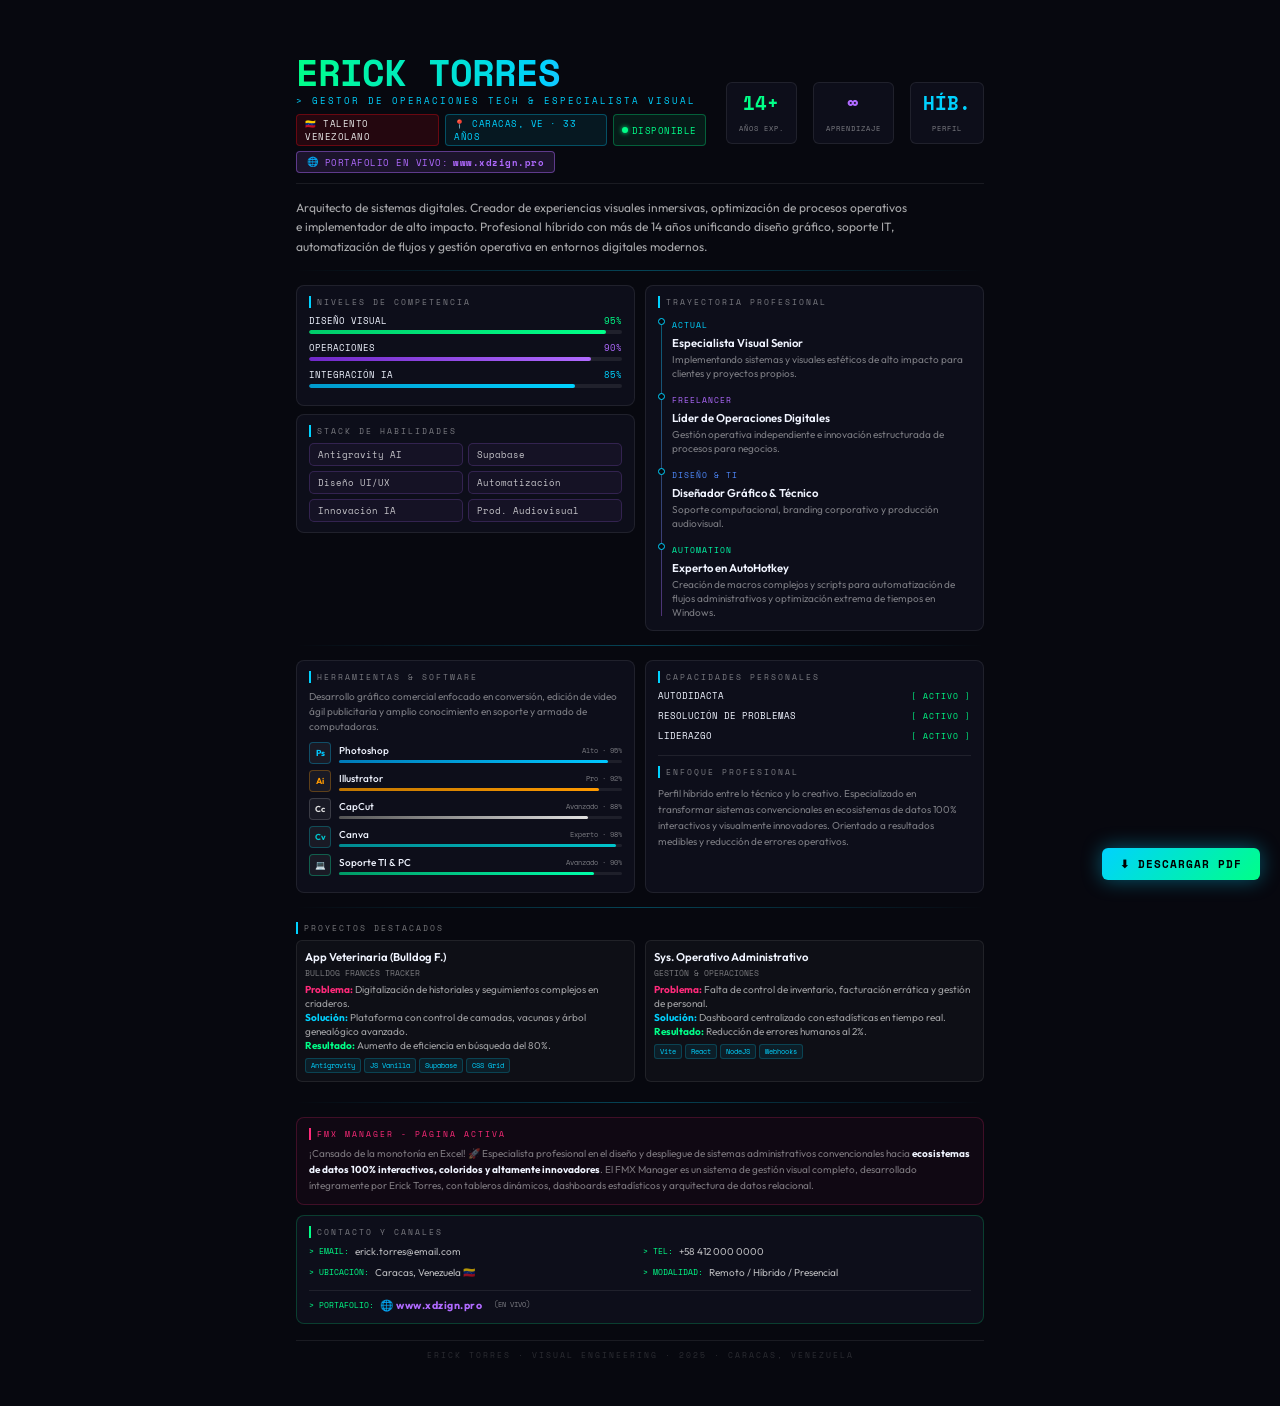
==== cv-pdf.html @ 9d4dff90 "Dashboard Pro - Update completo" ====
<!DOCTYPE html>
<html lang="es">
<head>
    <meta charset="UTF-8">
    <meta name="viewport" content="width=device-width, initial-scale=1.0">
    <title>Erick Torres — CV</title>
    <link rel="preconnect" href="https://fonts.googleapis.com">
    <link rel="preconnect" href="https://fonts.gstatic.com" crossorigin>
    <link href="https://fonts.googleapis.com/css2?family=Outfit:wght@300;400;600;700;900&family=Space+Mono:wght@400;700&display=swap" rel="stylesheet">
    <style>
        /* ===== RESET & BASE ===== */
        *, *::before, *::after { box-sizing: border-box; margin: 0; padding: 0; }

        :root {
            --neon: #00ff88;
            --neon-cyan: #00d2ff;
            --neon-purple: #b06aff;
            --neon-pink: #ff2a7a;
            --neon-blue: #4f8aff;
            --bg: #07080f;
            --bg-card: #0d0e1a;
            --border: rgba(255,255,255,0.08);
            --gray: rgba(255,255,255,0.45);
            --white: #f0f4ff;
        }

        html, body {
            background: var(--bg);
            color: var(--white);
            font-family: 'Outfit', sans-serif;
            font-size: 10pt;
            line-height: 1.5;
            width: 210mm;
            min-height: 297mm;
            margin: 0 auto;
        }

        /* ===== PAGE WRAPPER ===== */
        .page {
            width: 100%;
            padding: 14mm 14mm 12mm 14mm;
            display: flex;
            flex-direction: column;
            gap: 10px;
            position: relative;
        }

        /* ===== HEADER ===== */
        .header {
            display: grid;
            grid-template-columns: 1fr auto;
            gap: 20px;
            align-items: center;
            border-bottom: 1px solid var(--border);
            padding-bottom: 10px;
            margin-bottom: 4px;
        }

        .name-block h1 {
            font-family: 'Space Mono', monospace;
            font-size: 28pt;
            font-weight: 700;
            line-height: 1;
            letter-spacing: -1px;
            background: linear-gradient(90deg, var(--neon) 0%, var(--neon-cyan) 60%, var(--neon-purple) 100%);
            -webkit-background-clip: text;
            -webkit-text-fill-color: transparent;
            background-clip: text;
        }

        .name-block .role {
            font-family: 'Space Mono', monospace;
            font-size: 7pt;
            color: var(--neon-cyan);
            letter-spacing: 2px;
            margin-top: 4px;
        }

        .badge-row {
            display: flex;
            gap: 6px;
            margin-top: 6px;
        }

        .badge {
            display: inline-flex;
            align-items: center;
            gap: 4px;
            padding: 2px 8px;
            border-radius: 4px;
            font-family: 'Space Mono', monospace;
            font-size: 6.5pt;
            letter-spacing: 0.5px;
        }

        .badge-red { background: rgba(207,9,22,0.15); border: 1px solid rgba(207,9,22,0.4); color: #e8e8e8; }
        .badge-cyan { background: rgba(0,210,255,0.08); border: 1px solid rgba(0,210,255,0.3); color: var(--neon-cyan); }
        .badge-green { background: rgba(0,255,136,0.08); border: 1px solid rgba(0,255,136,0.3); color: var(--neon); }

        .status-dot { width: 6px; height: 6px; border-radius: 50%; background: var(--neon); box-shadow: 0 0 5px var(--neon); flex-shrink: 0; }

        .stats-row {
            display: flex;
            gap: 16px;
            justify-content: flex-end;
            align-items: center;
        }

        .stat-box {
            text-align: center;
            padding: 6px 12px;
            background: var(--bg-card);
            border: 1px solid var(--border);
            border-radius: 6px;
        }

        .stat-num {
            font-family: 'Space Mono', monospace;
            font-size: 14pt;
            font-weight: 700;
            display: block;
        }

        .stat-lbl {
            font-family: 'Space Mono', monospace;
            font-size: 5.5pt;
            color: var(--gray);
            letter-spacing: 1px;
        }

        .stat-green { color: var(--neon); }
        .stat-purple { color: var(--neon-purple); }
        .stat-cyan { color: var(--neon-cyan); }

        /* ===== DIVIDER ===== */
        .section-divider {
            height: 1px;
            background: linear-gradient(90deg, transparent, var(--neon-cyan), transparent);
            margin: 4px 0;
            opacity: 0.3;
        }

        /* ===== SECTION TITLE ===== */
        .sec-label {
            font-family: 'Space Mono', monospace;
            font-size: 6pt;
            letter-spacing: 2px;
            color: var(--gray);
            text-transform: uppercase;
            margin-bottom: 6px;
            padding-left: 2px;
            border-left: 2px solid var(--neon-cyan);
            padding-left: 6px;
        }

        /* ===== DESCRIPTION ===== */
        .description {
            font-size: 9pt;
            color: rgba(255,255,255,0.65);
            line-height: 1.6;
            max-width: 90%;
        }

        /* ===== GRID LAYOUT ===== */
        .two-col { display: grid; grid-template-columns: 1fr 1fr; gap: 10px; }
        .three-col { display: grid; grid-template-columns: 1fr 1fr 1fr; gap: 10px; }

        /* ===== CARD ===== */
        .card {
            background: var(--bg-card);
            border: 1px solid var(--border);
            border-radius: 8px;
            padding: 10px 12px;
        }

        /* ===== SKILL METERS ===== */
        .meter-group { margin-bottom: 7px; }
        .meter-header { display: flex; justify-content: space-between; font-family: 'Space Mono', monospace; font-size: 6.5pt; margin-bottom: 3px; }
        .meter-bg { height: 4px; background: rgba(255,255,255,0.08); border-radius: 2px; overflow: hidden; }
        .meter-fill { height: 100%; border-radius: 2px; }
        .fill-green { background: linear-gradient(90deg, #00cc6a, #00ff88); width: 95%; }
        .fill-purple { background: linear-gradient(90deg, #7028c8, #b06aff); width: 90%; }
        .fill-cyan { background: linear-gradient(90deg, #0099cc, #00d2ff); width: 85%; }

        /* ===== SKILL PILLS ===== */
        .skills-grid { display: grid; grid-template-columns: 1fr 1fr; gap: 5px; }
        .skill-pill {
            background: rgba(176,106,255,0.05);
            border: 1px solid rgba(176,106,255,0.2);
            border-radius: 5px;
            padding: 4px 8px;
            font-family: 'Space Mono', monospace;
            font-size: 6.5pt;
            color: rgba(255,255,255,0.75);
        }

        /* ===== TIMELINE ===== */
        .timeline { display: flex; flex-direction: column; gap: 8px; position: relative; padding-left: 14px; }
        .timeline::before { content: ''; position: absolute; left: 3px; top: 4px; bottom: 4px; width: 1px; background: linear-gradient(to bottom, var(--neon-cyan), var(--neon-purple)); opacity: 0.4; }

        .tl-node { position: relative; }
        .tl-dot { position: absolute; left: -14px; top: 4px; width: 7px; height: 7px; border-radius: 50%; border: 1px solid var(--neon-cyan); background: var(--bg); }
        .tl-tag { font-family: 'Space Mono', monospace; font-size: 6pt; letter-spacing: 1px; }
        .tag-cyan { color: var(--neon-cyan); }
        .tag-purple { color: var(--neon-purple); }
        .tag-blue { color: var(--neon-blue); }
        .tag-green { color: #00ffaa; }
        .tl-title { font-weight: 600; font-size: 8.5pt; color: var(--white); margin-top: 1px; }
        .tl-desc { font-size: 7.5pt; color: var(--gray); margin-top: 1px; line-height: 1.4; }

        /* ===== TECH STACK ===== */
        .tech-item { display: flex; align-items: center; gap: 8px; margin-bottom: 6px; }
        .tech-icon { width: 22px; height: 22px; border-radius: 4px; background: rgba(255,255,255,0.05); border: 1px solid var(--border); display: flex; align-items: center; justify-content: center; font-family: 'Outfit', sans-serif; font-size: 6.5pt; font-weight: 700; flex-shrink: 0; }
        .tech-name { font-size: 7.5pt; font-weight: 500; }
        .tech-level { font-family: 'Space Mono', monospace; font-size: 5.5pt; color: var(--gray); }
        .tech-bar-bg { height: 3px; background: rgba(255,255,255,0.07); border-radius: 2px; margin-top: 2px; }
        .tech-bar-fill { height: 100%; border-radius: 2px; }

        /* ===== CAPABILITIES ===== */
        .cap-item { display: flex; justify-content: space-between; align-items: center; margin-bottom: 6px; }
        .cap-label { font-family: 'Space Mono', monospace; font-size: 7pt; color: var(--white); }
        .cap-on { font-family: 'Space Mono', monospace; font-size: 6pt; color: var(--neon); letter-spacing: 1px; }

        /* ===== PROJECTS ===== */
        .proj-item { padding: 8px; background: rgba(255,255,255,0.03); border: 1px solid var(--border); border-radius: 6px; margin-bottom: 6px; }
        .proj-title { font-weight: 600; font-size: 8.5pt; color: var(--white); }
        .proj-sub { font-family: 'Space Mono', monospace; font-size: 6pt; color: var(--gray); margin-top: 1px; }
        .proj-desc { font-size: 7.5pt; color: rgba(255,255,255,0.6); margin-top: 4px; line-height: 1.4; }
        .tech-tags { display: flex; flex-wrap: wrap; gap: 3px; margin-top: 5px; }
        .tech-tag { font-family: 'Space Mono', monospace; font-size: 5.5pt; padding: 1px 5px; border-radius: 3px; background: rgba(0,210,255,0.08); border: 1px solid rgba(0,210,255,0.2); color: var(--neon-cyan); }

        /* ===== CONTACT ===== */
        .contact-grid { display: grid; grid-template-columns: 1fr 1fr; gap: 6px; }
        .contact-item { display: flex; align-items: center; gap: 6px; }
        .contact-label { font-family: 'Space Mono', monospace; font-size: 6pt; color: var(--neon); }
        .contact-val { font-size: 7.5pt; color: rgba(255,255,255,0.7); }

        /* ===== FOOTER ===== */
        .footer {
            text-align: center;
            font-family: 'Space Mono', monospace;
            font-size: 6pt;
            color: rgba(255,255,255,0.15);
            margin-top: 6px;
            padding-top: 8px;
            border-top: 1px solid var(--border);
            letter-spacing: 2px;
        }

        /* ===== PRINT RULES ===== */
        @media print {
            html, body {
                background: #07080f !important;
                color: var(--white) !important;
                -webkit-print-color-adjust: exact !important;
                print-color-adjust: exact !important;
                width: 210mm;
            }
            .page { padding: 10mm 12mm; }
        }

        /* ===== PRINT BUTTON ===== */
        .print-bar {
            position: fixed;
            bottom: 20px;
            right: 20px;
            display: flex;
            gap: 10px;
            z-index: 999;
        }

        .print-btn {
            background: linear-gradient(135deg, var(--neon-cyan), var(--neon));
            color: #000;
            font-family: 'Space Mono', monospace;
            font-size: 8pt;
            font-weight: 700;
            letter-spacing: 1px;
            padding: 8px 18px;
            border-radius: 6px;
            border: none;
            cursor: pointer;
            box-shadow: 0 0 20px rgba(0,210,255,0.4);
        }

        @media print { .print-bar { display: none !important; } }
    </style>
</head>
<body>

<div class="print-bar">
    <button class="print-btn" onclick="window.print()">⬇ DESCARGAR PDF</button>
</div>

<div class="page">

    <!-- ══════════════ HEADER ══════════════ -->
    <header class="header">
        <div class="name-block">
            <h1>ERICK TORRES</h1>
            <p class="role">> GESTOR DE OPERACIONES TECH &amp; ESPECIALISTA VISUAL</p>
            <div class="badge-row">
                <span class="badge badge-red">🇻🇪 TALENTO VENEZOLANO</span>
                <span class="badge badge-cyan">📍 CARACAS, VE · 33 AÑOS</span>
                <span class="badge badge-green"><span class="status-dot"></span> DISPONIBLE</span>
            </div>
            <div class="badge-row" style="margin-top:5px;">
                <a href="https://www.xdzign.pro" target="_blank" style="text-decoration:none;">
                    <span class="badge" style="background:rgba(176,106,255,0.12); border:1px solid rgba(176,106,255,0.45); color:var(--neon-purple); gap:5px; padding:3px 10px;">
                        <span style="font-size:7pt;">🌐</span>
                        <span style="font-size:6.5pt;">PORTAFOLIO EN VIVO:</span>
                        <span style="font-size:6.5pt; font-weight:700; letter-spacing:0.5px;">www.xdzign.pro</span>
                    </span>
                </a>
            </div>
        </div>
        <div class="stats-row">
            <div class="stat-box">
                <span class="stat-num stat-green">14+</span>
                <span class="stat-lbl">AÑOS EXP.</span>
            </div>
            <div class="stat-box">
                <span class="stat-num stat-purple">∞</span>
                <span class="stat-lbl">APRENDIZAJE</span>
            </div>
            <div class="stat-box">
                <span class="stat-num stat-cyan">HÍB.</span>
                <span class="stat-lbl">PERFIL</span>
            </div>
        </div>
    </header>

    <!-- Descripción -->
    <p class="description">
        Arquitecto de sistemas digitales. Creador de experiencias visuales inmersivas, optimización de procesos operativos e implementador de alto impacto. Profesional híbrido con más de 14 años unificando diseño gráfico, soporte IT, automatización de flujos y gestión operativa en entornos digitales modernos.
    </p>

    <div class="section-divider"></div>

    <!-- ══════════════ FILA 1: SKILLS + TIMELINE ══════════════ -->
    <div class="two-col">

        <!-- SKILL METERS + MATRIX -->
        <div style="display:flex; flex-direction:column; gap:8px;">

            <div class="card">
                <p class="sec-label">NIVELES DE COMPETENCIA</p>
                <div class="meter-group">
                    <div class="meter-header">
                        <span>DISEÑO VISUAL</span>
                        <span style="color:var(--neon)">95%</span>
                    </div>
                    <div class="meter-bg"><div class="meter-fill fill-green"></div></div>
                </div>
                <div class="meter-group">
                    <div class="meter-header">
                        <span>OPERACIONES</span>
                        <span style="color:var(--neon-purple)">90%</span>
                    </div>
                    <div class="meter-bg"><div class="meter-fill fill-purple"></div></div>
                </div>
                <div class="meter-group">
                    <div class="meter-header">
                        <span>INTEGRACIÓN IA</span>
                        <span style="color:var(--neon-cyan)">85%</span>
                    </div>
                    <div class="meter-bg"><div class="meter-fill fill-cyan"></div></div>
                </div>
            </div>

            <div class="card">
                <p class="sec-label">STACK DE HABILIDADES</p>
                <div class="skills-grid">
                    <div class="skill-pill">Antigravity AI</div>
                    <div class="skill-pill">Supabase</div>
                    <div class="skill-pill">Diseño UI/UX</div>
                    <div class="skill-pill">Automatización</div>
                    <div class="skill-pill">Innovación IA</div>
                    <div class="skill-pill">Prod. Audiovisual</div>
                </div>
            </div>

        </div>

        <!-- TIMELINE -->
        <div class="card">
            <p class="sec-label">TRAYECTORIA PROFESIONAL</p>
            <div class="timeline">

                <div class="tl-node">
                    <div class="tl-dot"></div>
                    <span class="tl-tag tag-cyan">ACTUAL</span>
                    <p class="tl-title">Especialista Visual Senior</p>
                    <p class="tl-desc">Implementando sistemas y visuales estéticos de alto impacto para clientes y proyectos propios.</p>
                </div>

                <div class="tl-node">
                    <div class="tl-dot"></div>
                    <span class="tl-tag tag-purple">FREELANCER</span>
                    <p class="tl-title">Líder de Operaciones Digitales</p>
                    <p class="tl-desc">Gestión operativa independiente e innovación estructurada de procesos para negocios.</p>
                </div>

                <div class="tl-node">
                    <div class="tl-dot"></div>
                    <span class="tl-tag tag-blue">DISEÑO & TI</span>
                    <p class="tl-title">Diseñador Gráfico & Técnico</p>
                    <p class="tl-desc">Soporte computacional, branding corporativo y producción audiovisual.</p>
                </div>

                <div class="tl-node">
                    <div class="tl-dot"></div>
                    <span class="tl-tag tag-green">AUTOMATION</span>
                    <p class="tl-title">Experto en AutoHotkey</p>
                    <p class="tl-desc">Creación de macros complejos y scripts para automatización de flujos administrativos y optimización extrema de tiempos en Windows.</p>
                </div>

            </div>
        </div>

    </div>

    <div class="section-divider"></div>

    <!-- ══════════════ FILA 2: CREATIVE SUITE + CAPABILITIES ══════════════ -->
    <div class="two-col">

        <!-- CREATIVE SUITE / IT -->
        <div class="card">
            <p class="sec-label">HERRAMIENTAS &amp; SOFTWARE</p>
            <p style="font-size:7.5pt; color:var(--gray); margin-bottom:8px; line-height:1.5;">
                Desarrollo gráfico comercial enfocado en conversión, edición de video ágil publicitaria y amplio conocimiento en soporte y armado de computadoras.
            </p>

            <div class="tech-item">
                <div class="tech-icon" style="color:#00c8ff; border-color:rgba(0,200,255,0.3);">Ps</div>
                <div style="flex:1;">
                    <div style="display:flex; justify-content:space-between; align-items:center;">
                        <span class="tech-name">Photoshop</span>
                        <span class="tech-level">Alto · 95%</span>
                    </div>
                    <div class="tech-bar-bg"><div class="tech-bar-fill" style="width:95%; background:linear-gradient(90deg,#007ab8,#00c8ff);"></div></div>
                </div>
            </div>

            <div class="tech-item">
                <div class="tech-icon" style="color:#ff9a00; border-color:rgba(255,154,0,0.3);">Ai</div>
                <div style="flex:1;">
                    <div style="display:flex; justify-content:space-between; align-items:center;">
                        <span class="tech-name">Illustrator</span>
                        <span class="tech-level">Pro · 92%</span>
                    </div>
                    <div class="tech-bar-bg"><div class="tech-bar-fill" style="width:92%; background:linear-gradient(90deg,#c07600,#ff9a00);"></div></div>
                </div>
            </div>

            <div class="tech-item">
                <div class="tech-icon" style="color:#e0e0e0; border-color:rgba(255,255,255,0.15);">Cc</div>
                <div style="flex:1;">
                    <div style="display:flex; justify-content:space-between; align-items:center;">
                        <span class="tech-name">CapCut</span>
                        <span class="tech-level">Avanzado · 88%</span>
                    </div>
                    <div class="tech-bar-bg"><div class="tech-bar-fill" style="width:88%; background:linear-gradient(90deg,#555,#e0e0e0);"></div></div>
                </div>
            </div>

            <div class="tech-item">
                <div class="tech-icon" style="color:#00c4cc; border-color:rgba(0,196,204,0.3);">Cv</div>
                <div style="flex:1;">
                    <div style="display:flex; justify-content:space-between; align-items:center;">
                        <span class="tech-name">Canva</span>
                        <span class="tech-level">Experto · 98%</span>
                    </div>
                    <div class="tech-bar-bg"><div class="tech-bar-fill" style="width:98%; background:linear-gradient(90deg,#008a90,#00c4cc);"></div></div>
                </div>
            </div>

            <div class="tech-item">
                <div class="tech-icon" style="color:#00ffaa; border-color:rgba(0,255,170,0.3);">💻</div>
                <div style="flex:1;">
                    <div style="display:flex; justify-content:space-between; align-items:center;">
                        <span class="tech-name">Soporte TI &amp; PC</span>
                        <span class="tech-level">Avanzado · 90%</span>
                    </div>
                    <div class="tech-bar-bg"><div class="tech-bar-fill" style="width:90%; background:linear-gradient(90deg,#009966,#00ffaa);"></div></div>
                </div>
            </div>
        </div>

        <!-- CAPABILITIES -->
        <div class="card">
            <p class="sec-label">CAPACIDADES PERSONALES</p>

            <div class="cap-item">
                <span class="cap-label">AUTODIDACTA</span>
                <span class="cap-on">[ ACTIVO ]</span>
            </div>
            <div class="cap-item">
                <span class="cap-label">RESOLUCIÓN DE PROBLEMAS</span>
                <span class="cap-on">[ ACTIVO ]</span>
            </div>
            <div class="cap-item">
                <span class="cap-label">LIDERAZGO</span>
                <span class="cap-on">[ ACTIVO ]</span>
            </div>

            <div style="margin-top:12px; padding-top:10px; border-top: 1px solid var(--border);">
                <p class="sec-label" style="margin-bottom:8px;">ENFOQUE PROFESIONAL</p>
                <p style="font-size:7.5pt; color:var(--gray); line-height:1.6;">
                    Perfil híbrido entre lo técnico y lo creativo. Especializado en transformar sistemas convencionales en ecosistemas de datos 100% interactivos y visualmente innovadores. Orientado a resultados medibles y reducción de errores operativos.
                </p>
            </div>
        </div>

    </div>

    <div class="section-divider"></div>

    <!-- ══════════════ FILA 3: PROYECTOS ══════════════ -->
    <div>
        <p class="sec-label">PROYECTOS DESTACADOS</p>
        <div class="two-col">

            <div class="proj-item">
                <p class="proj-title">App Veterinaria (Bulldog F.)</p>
                <p class="proj-sub">BULLDOG FRANCÉS TRACKER</p>
                <p class="proj-desc">
                    <strong style="color:var(--neon-pink);">Problema:</strong> Digitalización de historiales y seguimientos complejos en criaderos.<br>
                    <strong style="color:var(--neon-cyan);">Solución:</strong> Plataforma con control de camadas, vacunas y árbol genealógico avanzado.<br>
                    <strong style="color:var(--neon);">Resultado:</strong> Aumento de eficiencia en búsqueda del 80%.
                </p>
                <div class="tech-tags">
                    <span class="tech-tag">Antigravity</span>
                    <span class="tech-tag">JS Vanilla</span>
                    <span class="tech-tag">Supabase</span>
                    <span class="tech-tag">CSS Grid</span>
                </div>
            </div>

            <div class="proj-item">
                <p class="proj-title">Sys. Operativo Administrativo</p>
                <p class="proj-sub">GESTIÓN &amp; OPERACIONES</p>
                <p class="proj-desc">
                    <strong style="color:var(--neon-pink);">Problema:</strong> Falta de control de inventario, facturación errática y gestión de personal.<br>
                    <strong style="color:var(--neon-cyan);">Solución:</strong> Dashboard centralizado con estadísticas en tiempo real.<br>
                    <strong style="color:var(--neon);">Resultado:</strong> Reducción de errores humanos al 2%.
                </p>
                <div class="tech-tags">
                    <span class="tech-tag">Vite</span>
                    <span class="tech-tag">React</span>
                    <span class="tech-tag">NodeJS</span>
                    <span class="tech-tag">Webhooks</span>
                </div>
            </div>

        </div>
    </div>

    <div class="section-divider"></div>

    <!-- ══════════════ FILA 4: SHOWCASE EXTRA ══════════════ -->
    <div class="card" style="background: rgba(255,42,122,0.04); border-color: rgba(255,42,122,0.2);">
        <p class="sec-label" style="border-color: var(--neon-pink); color: var(--neon-pink);">FMX MANAGER - PÁGINA ACTIVA</p>
        <p style="font-size:7.5pt; color:var(--gray); line-height:1.6;">
            ¡Cansado de la monotonía en Excel! 🚀 Especialista profesional en el diseño y despliegue de sistemas administrativos convencionales hacia <strong style="color:var(--white);">ecosistemas de datos 100% interactivos, coloridos y altamente innovadores</strong>. El FMX Manager es un sistema de gestión visual completo, desarrollado íntegramente por Erick Torres, con tableros dinámicos, dashboards estadísticos y arquitectura de datos relacional.
        </p>
    </div>

    <!-- ══════════════ CONTACT ══════════════ -->
    <div class="card" style="border-color: rgba(0,255,136,0.2);">
        <p class="sec-label" style="border-color: var(--neon);">CONTACTO Y CANALES</p>
        <div class="contact-grid">
            <div class="contact-item">
                <span class="contact-label">> EMAIL:</span>
                <span class="contact-val">erick.torres@email.com</span>
            </div>
            <div class="contact-item">
                <span class="contact-label">> TEL:</span>
                <span class="contact-val">+58 412 000 0000</span>
            </div>
            <div class="contact-item">
                <span class="contact-label">> UBICACIÓN:</span>
                <span class="contact-val">Caracas, Venezuela 🇻🇪</span>
            </div>
            <div class="contact-item">
                <span class="contact-label">> MODALIDAD:</span>
                <span class="contact-val">Remoto / Híbrido / Presencial</span>
            </div>
            <div class="contact-item" style="grid-column: span 2; margin-top:4px; padding-top:6px; border-top:1px solid var(--border);">
                <span class="contact-label">> PORTAFOLIO:</span>
                <a href="https://www.xdzign.pro" target="_blank" style="color:var(--neon-purple); font-size:8pt; font-weight:700; text-decoration:none; letter-spacing:0.5px;">🌐 www.xdzign.pro</a>
                <span style="font-family:'Space Mono',monospace; font-size:5.5pt; color:var(--gray); margin-left:6px;">(EN VIVO)</span>
            </div>
        </div>
    </div>

    <!-- ══════════════ FOOTER ══════════════ -->
    <footer class="footer">
        ERICK TORRES · VISUAL ENGINEERING · 2025 · CARACAS, VENEZUELA
    </footer>

</div>

</body>
</html>
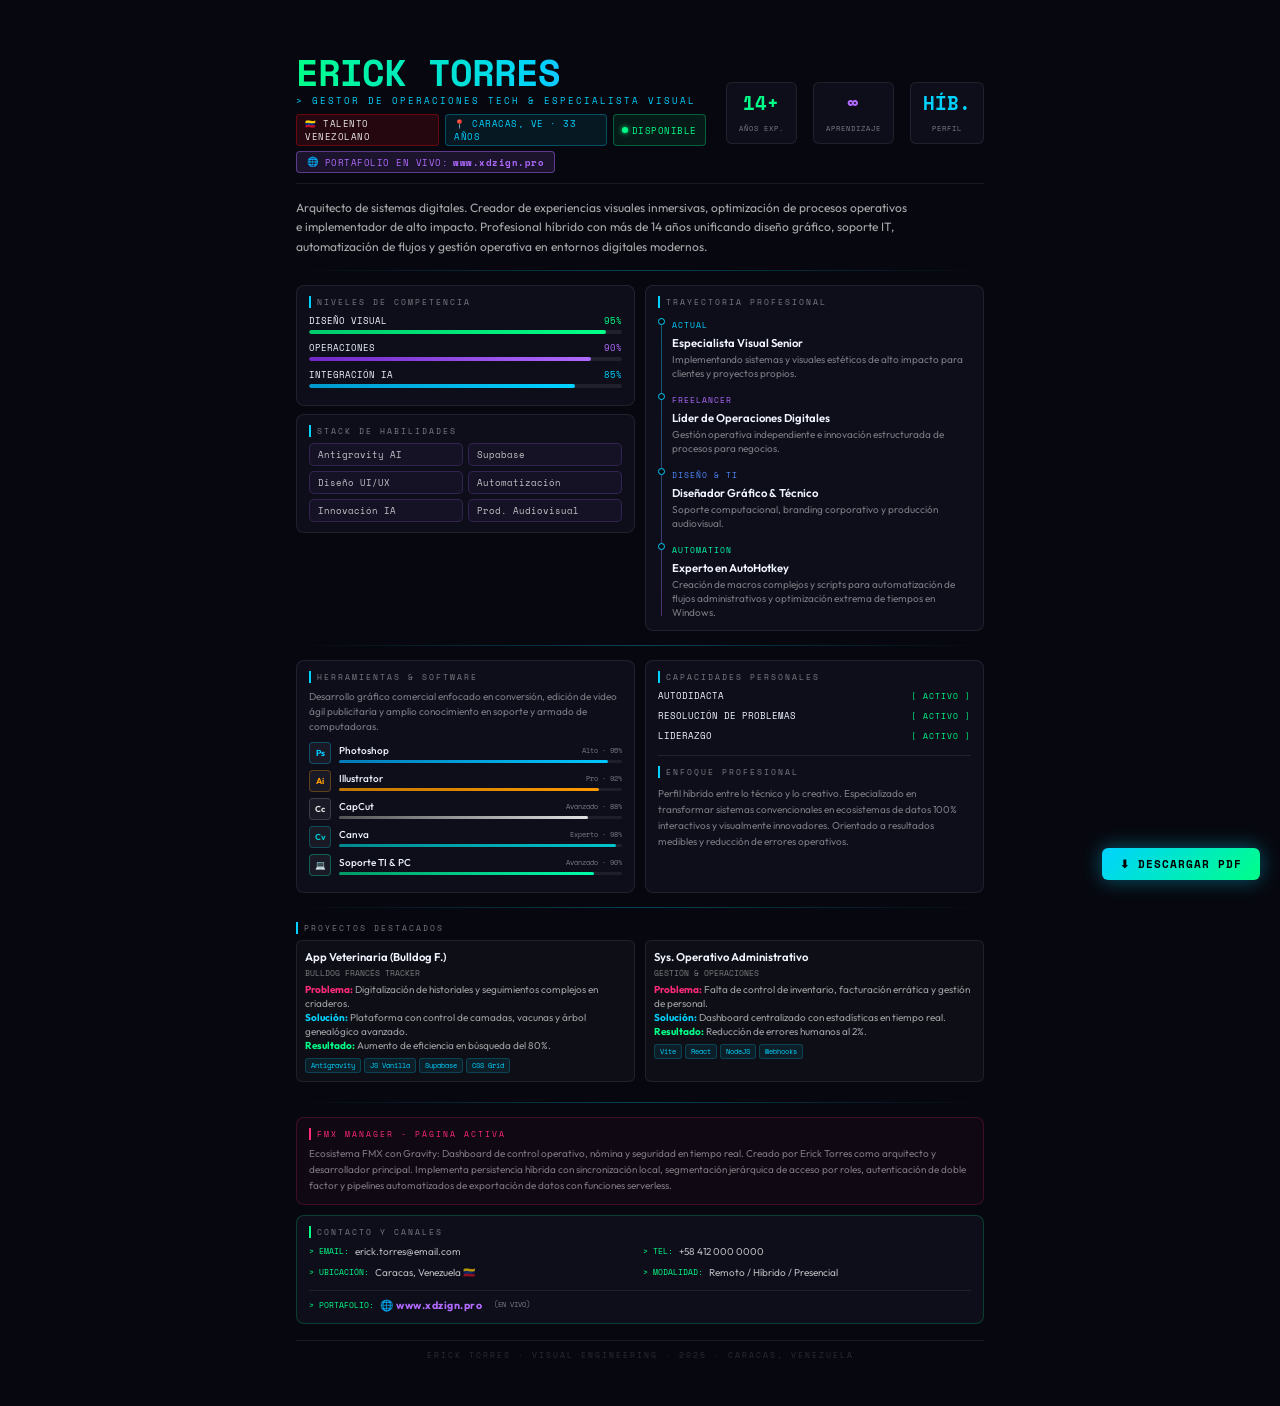
==== commit 7144210e: "feat: premium portfolio structure, technical reviews, modular flowcharts, and dev tools" ====
--- a/cv-pdf.html
+++ b/cv-pdf.html
@@ -563,7 +563,7 @@
     <div class="card" style="background: rgba(255,42,122,0.04); border-color: rgba(255,42,122,0.2);">
         <p class="sec-label" style="border-color: var(--neon-pink); color: var(--neon-pink);">FMX MANAGER - PÁGINA ACTIVA</p>
         <p style="font-size:7.5pt; color:var(--gray); line-height:1.6;">
-            ¡Cansado de la monotonía en Excel! 🚀 Especialista profesional en el diseño y despliegue de sistemas administrativos convencionales hacia <strong style="color:var(--white);">ecosistemas de datos 100% interactivos, coloridos y altamente innovadores</strong>. El FMX Manager es un sistema de gestión visual completo, desarrollado íntegramente por Erick Torres, con tableros dinámicos, dashboards estadísticos y arquitectura de datos relacional.
+            Ecosistema FMX con Gravity: Dashboard de control operativo, nómina y seguridad en tiempo real. Creado por Erick Torres como arquitecto y desarrollador principal. Implementa persistencia híbrida con sincronización local, segmentación jerárquica de acceso por roles, autenticación de doble factor y pipelines automatizados de exportación de datos con funciones serverless.
         </p>
     </div>
 
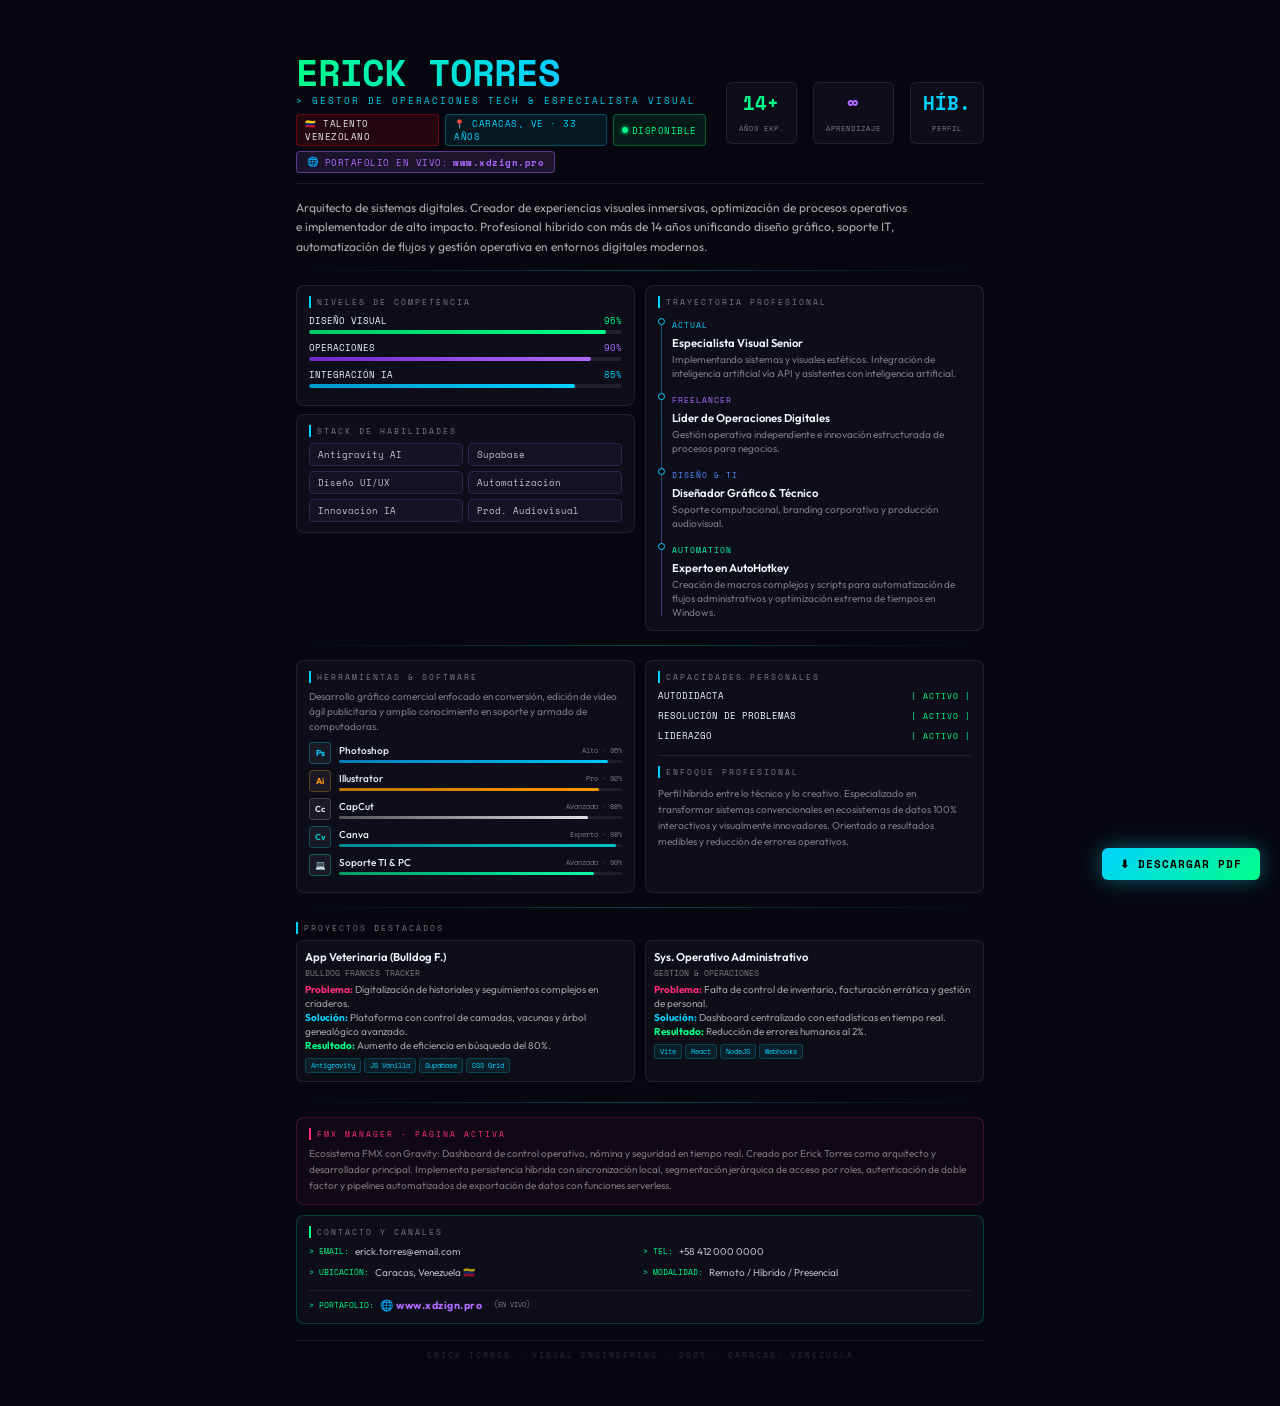
==== commit 84f85709: "style: remove progress bars and display experience in words for developer and design tools" ====
--- a/cv-pdf.html
+++ b/cv-pdf.html
@@ -391,7 +391,7 @@
                     <div class="tl-dot"></div>
                     <span class="tl-tag tag-cyan">ACTUAL</span>
                     <p class="tl-title">Especialista Visual Senior</p>
-                    <p class="tl-desc">Implementando sistemas y visuales estéticos de alto impacto para clientes y proyectos propios.</p>
+                    <p class="tl-desc">Implementando sistemas y visuales estéticos. Integración de inteligencia artificial vía API y asistentes con inteligencia artificial.</p>
                 </div>
 
                 <div class="tl-node">
